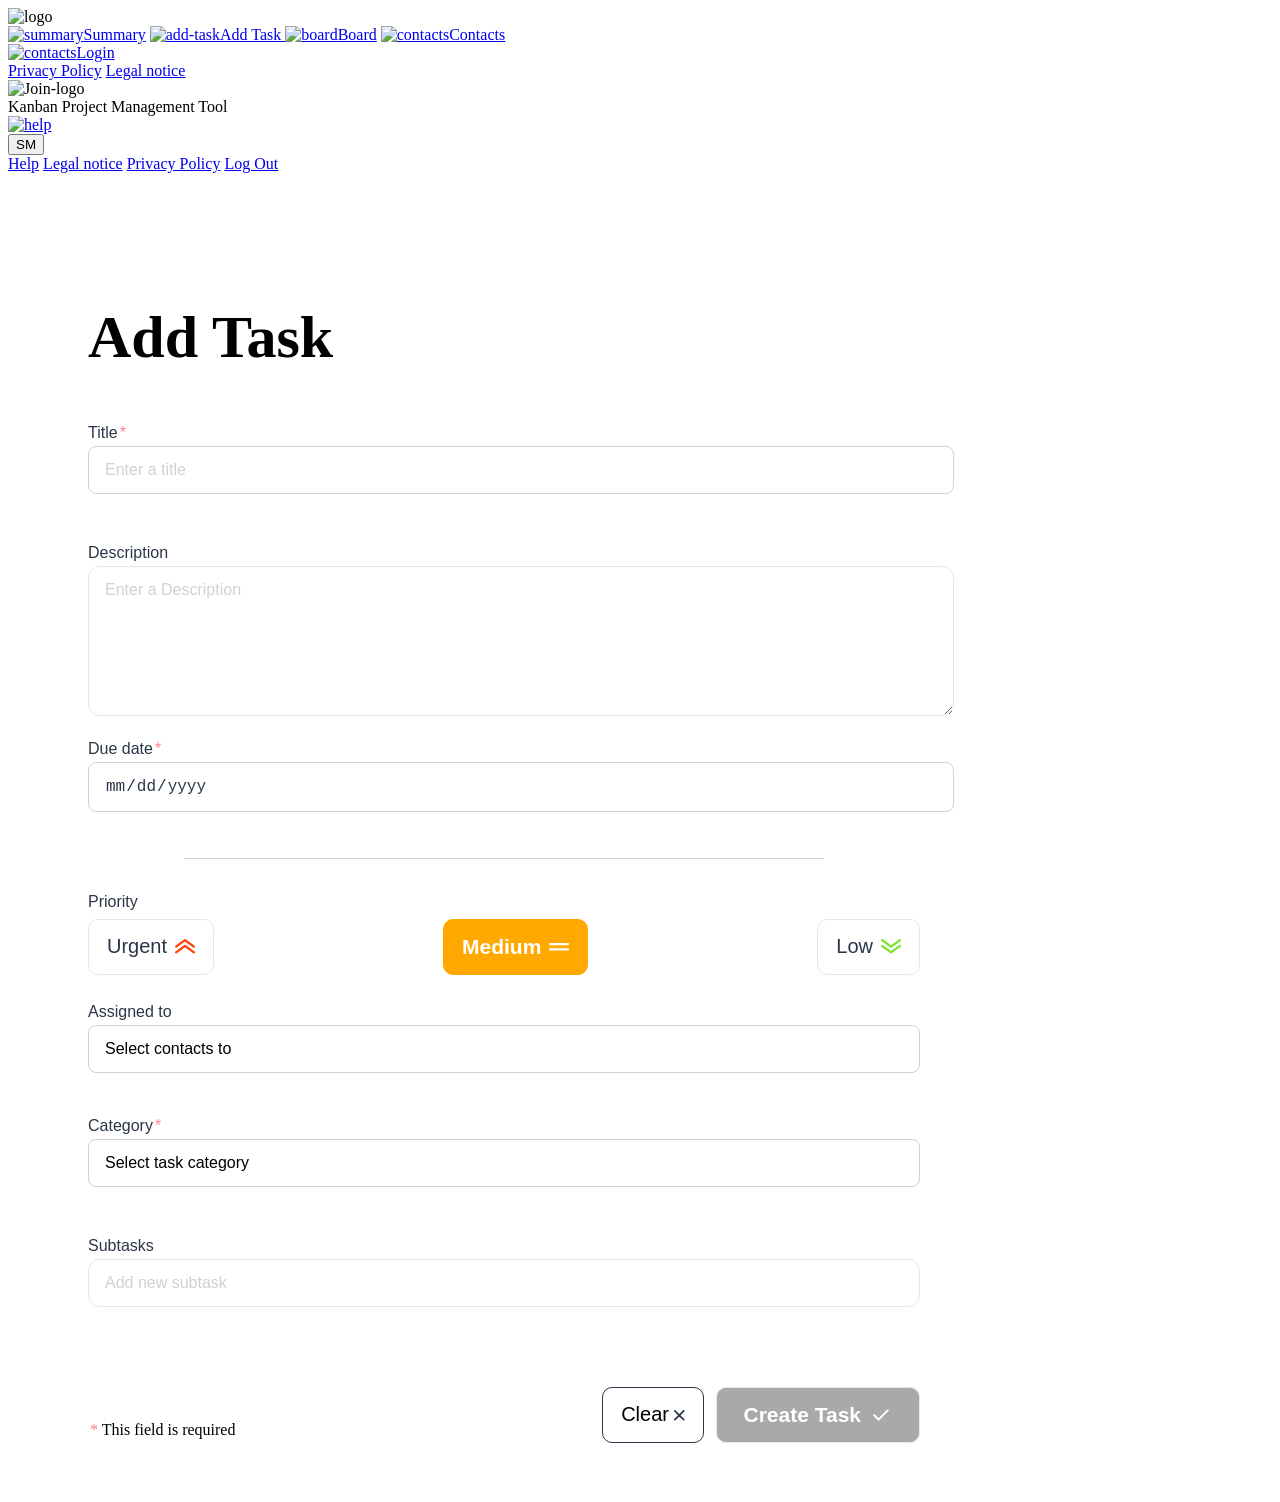
==== html/add-task.html @ a3c56d1c "add-task response rework" ====
<!DOCTYPE html>
<html lang="en">

<head>
  <meta charset="UTF-8" />
  <meta name="viewport" content="width=device-width, initial-scale=1.0" />
  <title>Join</title>

  <!-- adding Favicon-->
  <link rel="icon" type="image/x-icon" href="../assets/Favicon/favicon.ico" />
  <link rel="icon" type="image/png" sizes="32x32" href="../assets/Favicon/favicon-32x32.png" />
  <link rel="icon" type="image/png" sizes="16x16" href="../assets/Favicon/favicon-16x16.png" />
  <link rel="apple-touch-icon" sizes="180x180" href="../assets/Favicon/apple-touch-icon.png" />
  <link rel="manifest" href="../assets/Favicon/site.webmanifest" />

  <!-- adding Main CSS Style-Sheet -->
  <link rel="stylesheet" href="../css/standard.css" />
  <link rel="stylesheet" href="../css/sidebar_and_header_main.css">
  <link rel="stylesheet" href="../css/add-task.css">
  <link rel="stylesheet" href="../css/sidebar-responsiv.css">
</head>

<body onload="initAddTask()">

  <div class="body-div">
    <div class="content-wrapper">
      <aside class="sidebar">
        <div class="frame1">
          <div class="logo">
            <img src="../assets/img/join-logo.svg " alt="logo " />
          </div>
          <div class="frame2">
            <div class="sideMenu">
              <a class="" href="../html/summary.html"><img src="../assets/img/summary-icon.svg "
                  alt="summary " />Summary</a>
              <a class="active" href="../html/add-task.html "><img src="../assets/img/addTask-icon.svg "
                  alt="add-task " />Add
                Task
              </a>
              <a href="../html/board.html "><img src="../assets/img/board-icon.svg " alt="board " />Board</a>
              <a href="../html/contacts.html "><img src="../assets/img/contacts-icon.svg" alt="contacts " />Contacts</a>
            </div>
            <div class="sideMenu hide">
              <a href="../html/contacts.html "><img src="../assets/img/contacts-icon.svg " alt="contacts " />Login</a>
            </div>
          </div>
        </div>
        <div class="frame3">
          <div class="footerMenu">
            <a href="..//html/privacy-policy.html">Privacy Policy</a>
            <a href="../html/legal-notice.html ">Legal notice</a>
          </div>
        </div>
      </aside>
      <div class="main-area">
        <header class="header">
          <div class="header_content">
            <div class="join-icon">
              <img src="../assets/img/Logo_for_Favicon_construction.png" alt="Join-logo">
            </div>
            <div class="text">Kanban Project Management Tool</div>
            <div class="icons">
              <a href="../html/help.html" class="help">
                <img src="../assets/img/help.svg" alt="help" id="help" />
              </a>
              <div class="user-icon">
                <button class="menu-button" id="menu-button" onclick="toggleMenu()">SM</button>
              </div>
              <div class="dropDown-menu" id="dropDown-menu">
                <a href="../html/help.html" class="hide" id="switch_help">Help</a>
                <a href="../html/legal-notice.html">Legal notice</a>
                <a href="../html/privacy-policy.html">Privacy Policy</a>
                <a href="../html/index.html" onclick="logOut()">Log Out</a>
              </div>
            </div>
          </div>
        </header>
        <div class="center d-none">
          <div class="btn-priority btn-createTask popup-added"><Span>Task added to board</Span>
            <img src="../assets/img/task.svg" alt="Task Logo">
          </div>
        </div>
        <section class="add-task-content">
          <div class="wrapper">
            <h1 class="h1-content">Add Task</h1>
            <main class="main-content" style="margin-bottom: 50px;">
              <section class="card">
                <div>
                  <div class="field">
                    <label for="title">
                      Title<span class="required">*</span>
                    </label>
                    <input id="title" type="text" placeholder="Enter a title" class="input-Required input-text"
                      oninput="titleDuplicateCheck()">
                    <div class="invalid-feedback">This field is required.</div>
                  </div>
                </div>
                <div>
                  <div class="field">
                    <label for="description">Description</label>
                    <textarea id="description" placeholder="Enter a Description" style="height: 120px;"></textarea>
                  </div>
                </div>
                <div>
                  <div class="field">
                    <label>
                      Due date<span class="required">*</span>
                    </label>
                    <div>
                      <input class="input-icon-calender input-Required" id="duedate" type="date"
                        placeholder="dd/mm/yyyy" min="2026-02-20" required>
                      <div class="invalid-feedback">This field is required.</div>
                    </div>
                  </div>
                </div>
              </section>
              <div class="center-seperator">
                <div class="seperator"></div>
              </div>
              <section class="card">
                <div class="div-field">
                  <div class="field">
                    <label class="field-label">Priority</label>
                    <div class="button-priority">
                      <input type="radio" id="prio-urgent" name="priority" value="urgent" class="prio-input">
                      <label for="prio-urgent" class="btn-priority btn-priority-flex">
                        Urgent
                        <svg width="20" height="15" viewBox="0 0 20 15" fill="#fff" xmlns="http://www.w3.org/2000/svg">
                          <g clip-path="url(#clip0_392603_5802)">
                            <path
                              d="M18.9043 14.5096C18.6696 14.51 18.4411 14.4351 18.2522 14.2961L10.0001 8.21288L1.74809 14.2961C1.63224 14.3816 1.50066 14.4435 1.36086 14.4783C1.22106 14.513 1.07577 14.5199 0.933305 14.4986C0.790837 14.4772 0.653973 14.428 0.530528 14.3538C0.407083 14.2796 0.299474 14.1818 0.213845 14.0661C0.128216 13.9503 0.0662437 13.8188 0.0314671 13.6791C-0.00330956 13.5394 -0.0102098 13.3943 0.0111604 13.2519C0.0543195 12.9644 0.21001 12.7058 0.443982 12.533L9.34809 5.96249C9.53679 5.8229 9.76536 5.74756 10.0001 5.74756C10.2349 5.74756 10.4635 5.8229 10.6522 5.96249L19.5563 12.533C19.7422 12.6699 19.8801 12.862 19.9503 13.0819C20.0204 13.3018 20.0193 13.5382 19.9469 13.7573C19.8746 13.9765 19.7349 14.1673 19.5476 14.3024C19.3604 14.4375 19.1352 14.51 18.9043 14.5096Z"
                              fill="#FF3D00" />
                            <path
                              d="M18.9043 8.76057C18.6696 8.76097 18.4411 8.68612 18.2522 8.54702L10.0002 2.46386L1.7481 8.54702C1.51412 8.71983 1.22104 8.79269 0.93331 8.74956C0.645583 8.70643 0.386785 8.55086 0.213849 8.31706C0.0409137 8.08326 -0.0319941 7.79039 0.011165 7.50288C0.054324 7.21536 0.210015 6.95676 0.443986 6.78395L9.3481 0.213471C9.5368 0.0738799 9.76537 -0.00146484 10.0002 -0.00146484C10.2349 -0.00146484 10.4635 0.0738799 10.6522 0.213471L19.5563 6.78395C19.7422 6.92087 19.8801 7.11298 19.9503 7.33286C20.0204 7.55274 20.0193 7.78914 19.947 8.00832C19.8746 8.22751 19.7349 8.41826 19.5476 8.55335C19.3604 8.68844 19.1352 8.76096 18.9043 8.76057Z"
                              fill="#FF3D00" />
                          </g>
                        </svg>
                      </label>
                      <input type="radio" id="prio-medium" name="priority" value="medium" class="prio-input" checked>
                      <label for="prio-medium" class="btn-priority btn-priority-flex">
                        Medium
                        <svg width="20" height="8" viewBox="0 0 20 8" fill="none" xmlns="http://www.w3.org/2000/svg">
                          <g clip-path="url(#clip0_156_994)">
                            <path
                              d="M18.9041 7.45086H1.09589C0.805242 7.45086 0.526498 7.33456 0.320979 7.12755C0.11546 6.92054 0 6.63977 0 6.34701C0 6.05425 0.11546 5.77349 0.320979 5.56647C0.526498 5.35946 0.805242 5.24316 1.09589 5.24316H18.9041C19.1948 5.24316 19.4735 5.35946 19.679 5.56647C19.8845 5.77349 20 6.05425 20 6.34701C20 6.63977 19.8845 6.92054 19.679 7.12755C19.4735 7.33456 19.1948 7.45086 18.9041 7.45086Z"
                              fill="#FFA800" />
                            <path
                              d="M18.9041 2.2077H1.09589C0.805242 2.2077 0.526498 2.0914 0.320979 1.88439C0.11546 1.67738 0 1.39661 0 1.10385C0 0.81109 0.11546 0.530322 0.320979 0.32331C0.526498 0.116298 0.805242 0 1.09589 0L18.9041 0C19.1948 0 19.4735 0.116298 19.679 0.32331C19.8845 0.530322 20 0.81109 20 1.10385C20 1.39661 19.8845 1.67738 19.679 1.88439C19.4735 2.0914 19.1948 2.2077 18.9041 2.2077Z"
                              fill="#FFA800" />
                          </g>
                        </svg>
                      </label>
                      <input type="radio" id="prio-low" name="priority" value="low" class="prio-input">
                      <label for="prio-low" class="btn-priority btn-priority-flex">
                        Low
                        <svg width="20" height="15" viewBox="0 0 20 15" fill="none" xmlns="http://www.w3.org/2000/svg">
                          <path
                            d="M10 8.76077C9.7654 8.76118 9.53687 8.68634 9.34802 8.54726L0.444913 1.97752C0.329075 1.89197 0.231235 1.78445 0.15698 1.66111C0.0827245 1.53777 0.033508 1.40102 0.0121402 1.25868C-0.031014 0.971193 0.0418855 0.678356 0.214802 0.444584C0.387718 0.210811 0.646486 0.0552534 0.934181 0.0121312C1.22188 -0.0309911 1.51493 0.0418545 1.74888 0.214643L10 6.29712L18.2511 0.214643C18.367 0.129087 18.4985 0.0671675 18.6383 0.0324205C18.7781 -0.00232646 18.9234 -0.00922079 19.0658 0.0121312C19.2083 0.0334832 19.3451 0.0826633 19.4685 0.156864C19.592 0.231064 19.6996 0.328831 19.7852 0.444584C19.8708 0.560336 19.9328 0.691806 19.9676 0.831488C20.0023 0.97117 20.0092 1.11633 19.9879 1.25868C19.9665 1.40102 19.9173 1.53777 19.843 1.66111C19.7688 1.78445 19.6709 1.89197 19.5551 1.97752L10.652 8.54726C10.4631 8.68634 10.2346 8.76118 10 8.76077Z"
                            fill="#7AE229" />
                          <path
                            d="M10 14.5093C9.7654 14.5097 9.53687 14.4349 9.34802 14.2958L0.444913 7.72606C0.210967 7.55327 0.0552944 7.29469 0.0121402 7.00721C-0.031014 6.71973 0.0418855 6.42689 0.214802 6.19312C0.387718 5.95935 0.646486 5.80379 0.934181 5.76067C1.22188 5.71754 1.51493 5.79039 1.74888 5.96318L10 12.0457L18.2511 5.96318C18.4851 5.79039 18.7781 5.71754 19.0658 5.76067C19.3535 5.80379 19.6123 5.95935 19.7852 6.19312C19.9581 6.42689 20.031 6.71973 19.9879 7.00721C19.9447 7.29469 19.789 7.55327 19.5551 7.72606L10.652 14.2958C10.4631 14.4349 10.2346 14.5097 10 14.5093Z"
                            fill="#7AE229" />
                        </svg>
                      </label>
                    </div>
                  </div>
                </div>
                <div class="div-field">
                  <div class="field">
                    <p>Assigned to </p>
                    <div class="contentwrapper">
                      <button type="button" id="BTNToggleContacts" onclick="toggleContacts()"
                        class="input-styling input-icon-arrow-down custom-select-select input-Required">Select
                        contacts to</button>
                    </div>
                    <div class="d-flex">
                      <div class="input-wrapper">
                        <input type="text" id="searchContacts" oninput="contactSearch()" placeholder="Search..."
                          class="d-none">
                        <button id="closeAssigned" class="d-none input-icon-arrow-up"
                          onclick="closeAssigned()"></button>
                      </div>
                      <div id="selectContacts" class="dropdown category-main"></div>
                    </div>
                    <div class="selectContact" id="selectContact"></div>
                  </div>
                </div>
                <div class="div-field">
                  <div class="field">
                    <label for="categoryBtn">
                      Category<span class="required">*</span>
                    </label>
                    <button type="button" id="categoryBtn"
                      class="input-styling input-icon-arrow-down custom-select-select input-Required"
                      onclick="toggleCategory()" onblur="categorySelectorCheck()">
                      Select task category
                    </button>
                    <div id="selectCategory" class="dropdown">
                      <div class="category-main">
                        <input type="radio" id="TechnicalTask" name="priorityCategory" value="Technical Task"
                          onclick="categorySelector()" />
                        <label for="TechnicalTask" class="contact-row">Technical Task</label>
                        <input type="radio" id="UserStory" name="priorityCategory" value="User Story"
                          onclick="categorySelector()" />
                        <label for="UserStory" class="contact-row">User Story</label>

                      </div>
                    </div>
                    <div id="errorCategory" class="invalid-feedback">This field is required.</div>
                  </div>
                </div>
                <div class="div-field">
                  <div class="field">
                    <label for="subtasks">Subtasks</label>
                    <div class="subtask-input-container">
                      <div class="input-wrapper">
                        <input id="subtasks" type="text" onclick="createSubtasks()" placeholder="Add new subtask">
                        <div class="img-container" id="showHiddenSubtasks">
                          <img src="../assets/img/Subtasks cancel.svg" class="input-icon-cancel"
                            onclick="cancelSubtask()">
                          <div class="seperator-small"></div>
                          <img src="../assets/img/Subtasks accept.svg" class="input-icon-accept" onclick="addSubtask()">
                        </div>
                      </div>
                    </div>
                    <div id="SubtaskList" class="Subtask-List">
                    </div>
                  </div>
                </div>
              </section>
            </main>
            <section class="footer-add-task">
              <p class="required">*
                <span style="color: #000000;">This field is required</span>
              </p>
              <div class="btn-priority-flex footerBtn-priority ">
                <div class="footer-flex">
                  <button class="btn-priority btn-clear btn-footer-small" onclick="clearInputs()">Clear
                    <svg width="11" height="11" viewBox="0 0 13 13" fill="none" xmlns="http://www.w3.org/2000/svg">
                      <path
                        d="M6.243 6.243L11.486 11.486M1 11.486L6.243 6.243L1 11.486ZM11.486 1L6.242 6.243L11.486 1ZM6.242 6.243L1 1L6.242 6.243Z"
                        stroke-width="2" stroke-linecap="round" stroke-linejoin="round" />
                    </svg>
                  </button>
                  <button class="btn-createTask btn-priority-flex btn-State btn-footer-small" id="colorChange"
                    onclick="CreateTask()" disabled>Create Task
                    <svg width="24" height="24" viewBox="0 0 24 24" fill="#29ABE2" xmlns="http://www.w3.org/2000/svg">
                      <mask id="mask0_411527_6018" style="mask-type:alpha" maskUnits="userSpaceOnUse" x="0" y="0"
                        width="24" height="24">
                        <rect width="24" height="24" fill="#D9D9D9" />
                      </mask>
                      <g mask="url(#mask0_411527_6018)">
                        <path
                          d="M9.55069 15.15L18.0257 6.675C18.2257 6.475 18.4632 6.375 18.7382 6.375C19.0132 6.375 19.2507 6.475 19.4507 6.675C19.6507 6.875 19.7507 7.1125 19.7507 7.3875C19.7507 7.6625 19.6507 7.9 19.4507 8.1L10.2507 17.3C10.0507 17.5 9.81736 17.6 9.55069 17.6C9.28403 17.6 9.05069 17.5 8.85069 17.3L4.5507 13C4.3507 12.8 4.25486 12.5625 4.2632 12.2875C4.27153 12.0125 4.3757 11.775 4.5757 11.575C4.7757 11.375 5.0132 11.275 5.2882 11.275C5.5632 11.275 5.80069 11.375 6.00069 11.575L9.55069 15.15Z"
                          fill="white" />
                      </g>
                    </svg></button>
                </div>
              </div>
          </div>
        </section>
      </div>
    </div>
  </div>
  <div class="menuOverlay hidden"></div>


</body>
<!--<script src="../script/auth-script.js"></script>-->
<script src="../script/sidebar_and_header_script.js"></script>
<script src="../script/add-task.js"></script>
<script src="../script/add-taskHTML.js"></script>

</html>
---- css/add-task.css ----
:root {
  --color-text: #2a3647;
  --color-black: #000000;
  --color-white: #ffffff;

  --color-border: #e5e7eb;
  --color-border-required: #d1d1d1;
  --color-focus: #94d5f0;
  --color-focus-strong: #29abe2;
  --color-error: #e60026;

  --color-required: #ff8190;

  --color-urgent: #ff3d00;
  --color-medium: #ffa800;
  --color-low: #7ae229;

  --color-hover-row: #eeeeee;

  --radius-8: 8px;
  --radius-10: 10px;
  --radius-12: 12px;

  --shadow-hover: 0px 4px 4px 0px rgba(0, 0, 0, 0.2);

  --font-family: Inter, sans-serif;
  --font-size-base: 1rem;
}

.wrapper {
  display: flex;
  flex-direction: column;
  align-items: flex-start;
  justify-content: flex-start;
}

.add-task-content {
  display: flex;
  flex-direction: column;
  justify-content: flex-start;
  align-items: flex-start;
  padding: 80px 50px 50px 80px;
}

main {
  display: flex;
  flex: 1;
  width: 100%;
  padding: 0px;
}

.card {
  flex: 1;
  min-width: 440px;
  max-width: 520px;
}

.main-content {
  display: flex;
  flex-direction: row;
  /* gap: clamp(8px, 6vw, 120px); */
  color: var(--color-text);
  font-family: var(--font-family);
  font-weight: 400;
  font-size: 1.25rem;


}

h1 {
  font-size: 60px;
  color: rgba(0, 0, 0, 1);
  font-weight: 700;
}

.h1-content {
  display: flex;
  justify-content: start;
  margin-bottom: 48px;
}

.div-field {
  display: flex;
  flex-direction: column;
}

.field {
  display: flex;
  flex-direction: column;
  margin-bottom: 32px;
}

label,
p {
  font-size: var(--font-size-base);
  font-weight: 400;
  color: #2a3647;
  margin-bottom: 4px;
  margin-top: 4px;
}

.required {
  color: rgba(255, 129, 144, 1);
  margin-left: 2px;
}

.custom-select-select {
  appearance: none;
}

input,
select,
textarea {
  width: 100%;
  border-radius: var(--radius-12);
  border: 1px solid var(--color-border);
  background: var(--color-white);
  padding: 14px 16px;
  font-size: var(--font-size-base);
  outline: none;
}

input[type="radio"] {
  appearance: none;
  -webkit-appearance: none;
  -moz-appearance: none;
  display: none;
  width: 0px;
  height: 0px;
  padding: 0;
  border-radius: 0%;
  border: 0px;
}

.input-styling {
  width: 100%;
  border-radius: var(--radius-12);
  border: 1px solid var(--color-border);
  background: var(--color-white);
  padding: 14px 16px;
  font-size: var(--font-size-base);
  outline: none;
  cursor: pointer;
  flex-grow: 1;
}

.contact-row {
  padding: 10px 16px;
  font-family: var(--font-family);
  font-weight: 400;
  font-size: 20px;
  color: var(--color-black);
  cursor: pointer;
}

.selectContact {
  display: flex;
  padding: 10px 16px;
}

.gab {
  width: 48px;
  padding-right: 8px;
}

.contact-row:hover {
  background-color: var(--color-hover-row);
  border-radius: var(--radius-12);
}

.contact-left {
  display: flex;
  align-items: center;
}

.contact-name {
  font-size: 20px;
  color: var(--color-black);
  font-weight: 400;
  padding-left: 12px;
}

.initials-circle {
  width: 42px;
  height: 42px;
  display: flex;
  align-items: center;
  justify-content: center;
  background-color: rgba(255, 122, 0, 1);
  border: 2px solid rgba(255, 255, 255, 1);
  border-radius: 50%;
  color: rgba(255, 255, 255, 1);
  font-size: 16px;
  font-weight: 400;
}

.counter {
  color: var(--color-text);
  font-weight: 600;
  border-color: var(--color-text);
  background-color: #fff;
}

.dropdown {
  display: block;
  max-height: 0;
  overflow: hidden;
  opacity: 0;
  transform: translateY(-8px);
  transition:
    max-height 0.3s ease,
    opacity 0.3s ease,
    transform 0.1s ease;
}

.dropdown.hidden {
  display: none;
}

.d-none {
  display: none;
}

.d-flex {
  display: flex;
  flex-direction: column;
}

.dropdown.open {
  max-height: 260px;
  opacity: 1;
  transform: translateY(0);
  overflow-y: auto;
  background-color: #ffff;
  transform: translate(0px, -5px);
  border-radius: var(--radius-12);
  margin-top: 10px;
}

.category-main {
  display: flex;
  flex-direction: column;
  gap: 4px;
  cursor: pointer;
}

.checkbox-input {
  position: absolute;
  opacity: 0;
  width: 0;
  height: 0;
}

.checkbox {
  margin-bottom: 0;
  display: flex;
  align-items: center;
  justify-content: space-between;
  cursor: pointer;
}

.checkbox-box {
  display: inline-block;
  width: 44px;
  height: 24px;
  background-image: url("../assets/img/checkbox.svg");
  background-repeat: no-repeat;
  background-position: center;
  background-size: 24px 24px;
  cursor: pointer;
}

.checkbox-input:checked+.checkbox-box {
  background-image: url("../assets/img/checkboxChecked.svg");
  background-size: 24px 24px;
}

textarea {
  min-height: 120px;
  resize: vertical;
  font-family: var(--font-family);
}

input::placeholder,
textarea::placeholder {
  color: #d1d1d1;
  font-family: var(--font-family);
}

input:focus,
textarea:focus {
  border-color: var(--color-focus);
}

.input-icon-arrow-down {
  background-image: url("../assets/img/arrow_drop_down-icon.svg");
  background-repeat: no-repeat;
  background-position: bottom 50% right 20px;
  background-size: 10px 10px;
  display: flex;
}

.input-icon-arrow-up {
  background-image: url("../assets/img/arrowUup.svg");
  background-repeat: no-repeat;
  background-position: center;
  background-size: 10px 10px;
  display: none;
  padding: 10px 10px;
  position: absolute;
  right: 17px;
  border: none;
  cursor: pointer;
  background-color: var(--color-white);
}

.input-icon-calender {
  background-image: url("../assets/img/calendar-icon.svg");
  background-repeat: no-repeat;
  background-position: bottom 50% right 20px;
  background-size: 18px 20px;
  color: var(--color-text);
  cursor: pointer;
}

.input-icon-calender::-webkit-calendar-picker-indicator {
  opacity: 0;
  appearance: none;
}

.img-container {
  position: absolute;
  display: none;
  align-items: center;
  gap: 8px;
  right: 8px;
}

.input-wrapper {
  position: relative;
  display: flex;
  align-items: center;
  width: 100%;
}

.display-flex {
  display: flex;
  width: 80%;
  padding-left: 20px;
}

.Subtask-List {
  display: flex;
  flex-direction: column;
  justify-content: space-around;
  max-height: 180px;
  opacity: 1;
  transform: translateY(0);
  overflow-y: auto;
  transform: translate(0px, -5px);
  border-radius: var(--radius-12);
  margin-top: 10px;
}

.sub-container {
  display: flex;
  justify-content: flex-start;
  flex-direction: row;
  align-items: center;
  gap: 16px;
  right: 8px;
  padding-bottom: 8px;
  margin-top: 6px;
}

.input-icon-cancel,
.input-icon-accept {
  width: 24px;
  height: 24px;
  cursor: pointer;
  display: flex;
}

.seperator-small {
  background-color: rgba(209, 209, 209, 1);
  width: 1px;
  height: 24px;
  display: flex;
}

.center-seperator {
  display: flex;
  justify-content: center;
  align-items: baseline;
  margin: 0 max(0px, 4vw - 20px);
}

.seperator {
  background-color: rgba(209, 209, 209, 1);
  width: 1px;
  height: 425px;
}

.button-priority {
  display: flex;
  flex-grow: 1;
  justify-content: space-between;
  gap: 8px;
}

.btn-priority {
  border-radius: var(--radius-10);
  border: 1px solid var(--color-border);
  align-items: center;
  background: var(--color-white);
  padding: 15px 18px;
  font-size: 20px;
  font-weight: 400;
  cursor: pointer;
}

#prio-urgent+label svg path {
  fill: var(--color-urgent);
}

#prio-urgent:checked+label {
  background-color: var(--color-urgent);
  border-color: var(--color-urgent);
  color: var(--color-white);
  font-weight: 700;
  font-size: 21px;
}

#prio-urgent:checked+label svg path {
  fill: var(--color-white);
}

#prio-medium+label svg path {
  fill: var(--color-medium);
}

#prio-medium:checked+label {
  background-color: var(--color-medium);
  border-color: var(--color-medium);
  color: var(--color-white);
  font-weight: 700;
  font-size: 21px;
}

#prio-medium:checked+label svg path {
  fill: var(--color-white);
}

#prio-low+label svg path {
  fill: var(--color-low);
}

#prio-low:checked+label {
  background-color: var(--color-low);
  border-color: var(--color-low);
  color: var(--color-white);
  font-weight: 700;
  font-size: 21px;
}

#prio-low:checked+label svg path {
  fill: var(--color-white);
}

.input-Required {
  border: 1px solid var(--color-border-required);
  border-radius: var(--radius-8);
  outline: none;
  cursor: pointer;
}

.input-text {
  cursor: text;
}

.input-focus {
  border-color: var(--color-focus-strong) !important;
}

.input-error {
  border-color: var(--color-error) !important;
}

.btn-priority:hover {
  box-shadow: var(--shadow-hover);
  cursor: pointer;
}

.btn-priority-flex {
  display: flex;
  align-items: center;
  gap: 8px;
}

.hover-show {
  display: none;
  gap: 8px;
}

.sub-container:hover .hover-show {
  display: flex;
}

.btn-clear {
  border-color: var(--color-text);
  stroke: var(--color-text);
}

.btn-clear:hover {
  border-color: var(--color-focus-strong);
  color: var(--color-focus-strong);
  stroke: var(--color-focus-strong);
}

.btn-createTask {
  border-radius: var(--radius-10);
  border: 1px solid var(--color-border);
  align-items: center;
  background: var(--color-white);
  padding: 15px 26px;
  font-size: 20px;
  font-weight: 400;
  cursor: pointer;
  background-color: var(--color-text);
  color: var(--color-white);
  font-weight: 700;
  font-size: 1.313rem;
}

.btn-State {
  background-color: #53555780;
  cursor: not-allowed;
}

.btn-createTask:hover {
  color: var(--color-white);
  background-color: var(--color-focus-strong);
  font-weight: 700;
  font-size: 1.313rem;
}

.btn-createTask.btn-State:hover {
  background-color: #53555780;
  color: var(--color-white);
  cursor: not-allowed;
}

.footer-add-task {
  display: flex;
  justify-content: space-between;
  align-items: end;
  width: 100%;
}

.footer-flex {
  display: flex;
  gap: 12px;
}

.contactSearch {
  width: 100%;
  border-radius: var(--radius-12);
  border: 1px solid var(--color-border);
  background: var(--color-white);
  padding: 14px 16px;
  font-size: var(--font-size-base);
  outline: none;
}

.popup-added {
  display: none;
  justify-content: space-between;
  width: 320px;
  max-width: 440px;
  opacity: 0;
  transform: translateY(80px);
  pointer-events: none;
}

.popup-added.show {
  display: flex;
  animation: popup-in 2000ms ease forwards;
}

.popup-added.hide {
  display: flex;
  animation: pop-out 300ms ease forwards;
}

.invalid-feedback {
  visibility: hidden;
  margin-top: 8px;
  width: 100%;
  font-size: 80%;
  color: #ff4136;
}

@keyframes popup-in {
  from {
    opacity: 0;
    transform: translateY(360px);
  }

  to {
    opacity: 1;
    transform: translateY(0);
  }
}

@keyframes popup-out {
  from {
    opacity: 1;
    transform: translateY(0);
  }

  to {
    opacity: 0;
    transform: translateY(-40px);
  }
}

.center {
  display: flex;
  justify-content: center;
  align-items: center;
  position: fixed;
  top: 50%;
  left: 230px;
  right: 0;
  z-index: 10;
  pointer-events: none;
}

@media (max-width: 1420px) {}


@media (max-width: 1340px) {
  .main-content {
    flex-direction: column;
    justify-content: center;
    
    margin-bottom: 150px;
  }

  .seperator {
    width: 640px;
    height: 1px;
  }

  .center-seperator {
    margin-bottom: 30px;
  }

  .card {
    min-width: 65vw
  }

  .field {
    margin-bottom: 20px;
  }

  .footer-add-task {
    margin-top: 0px;
  }
}

@media (max-width: 1000px) {
  .center {
    left: 0px;
  }

  .seperator {
    width: 480px;
  }
}

@media (max-width:992px) {
  .add-task-content {
    display: flex;
    justify-content: center;
    align-items: center;
    padding: 80px 50px 50px 80px;
  }
}

@media (max-width: 700px) {
  .add-task-content {
    padding: 20px;
  }

  .required {
    display: none;
  }

  .footer-flex {
    flex-direction: row;
    justify-content: flex-end;
    align-items: flex-end;
    gap: 6px;
  }

  .footer-add-task {
    display: flex;
    justify-content: flex-end;
  }
}

@media (max-width: 620px) {
  .required {
    display: none;
  }
}

@media (max-width: 550px) {
  .h1-content {
    margin-top: 20px;
  }

  .card {
    min-width: 340px;
    max-width: 400px;
  }

  .add-task-content {
    padding: 0px;
  }

  .seperator {
    width: 380px;
  }
}

@media (max-width: 495px) {
  .card {
    min-width: 220px;
    max-width: 390px;
  }

  .btn-priority-flex {
    justify-content: center;
  }

  .button-priority {
    display: flex;
    flex-direction: column;
  }

  .h1-content {
    margin-bottom: 24px;
  }

  .seperator {
    width: 360px;
  }

  .footer-add-task {
    margin-bottom: 18px;
    display: flex;
    justify-content: center;
  }

}

@media (max-width: 430px) {
  .btn-footer-small {
    padding: 11px 18px;
  }

  .seperator {
    width: 260px;
  }
}
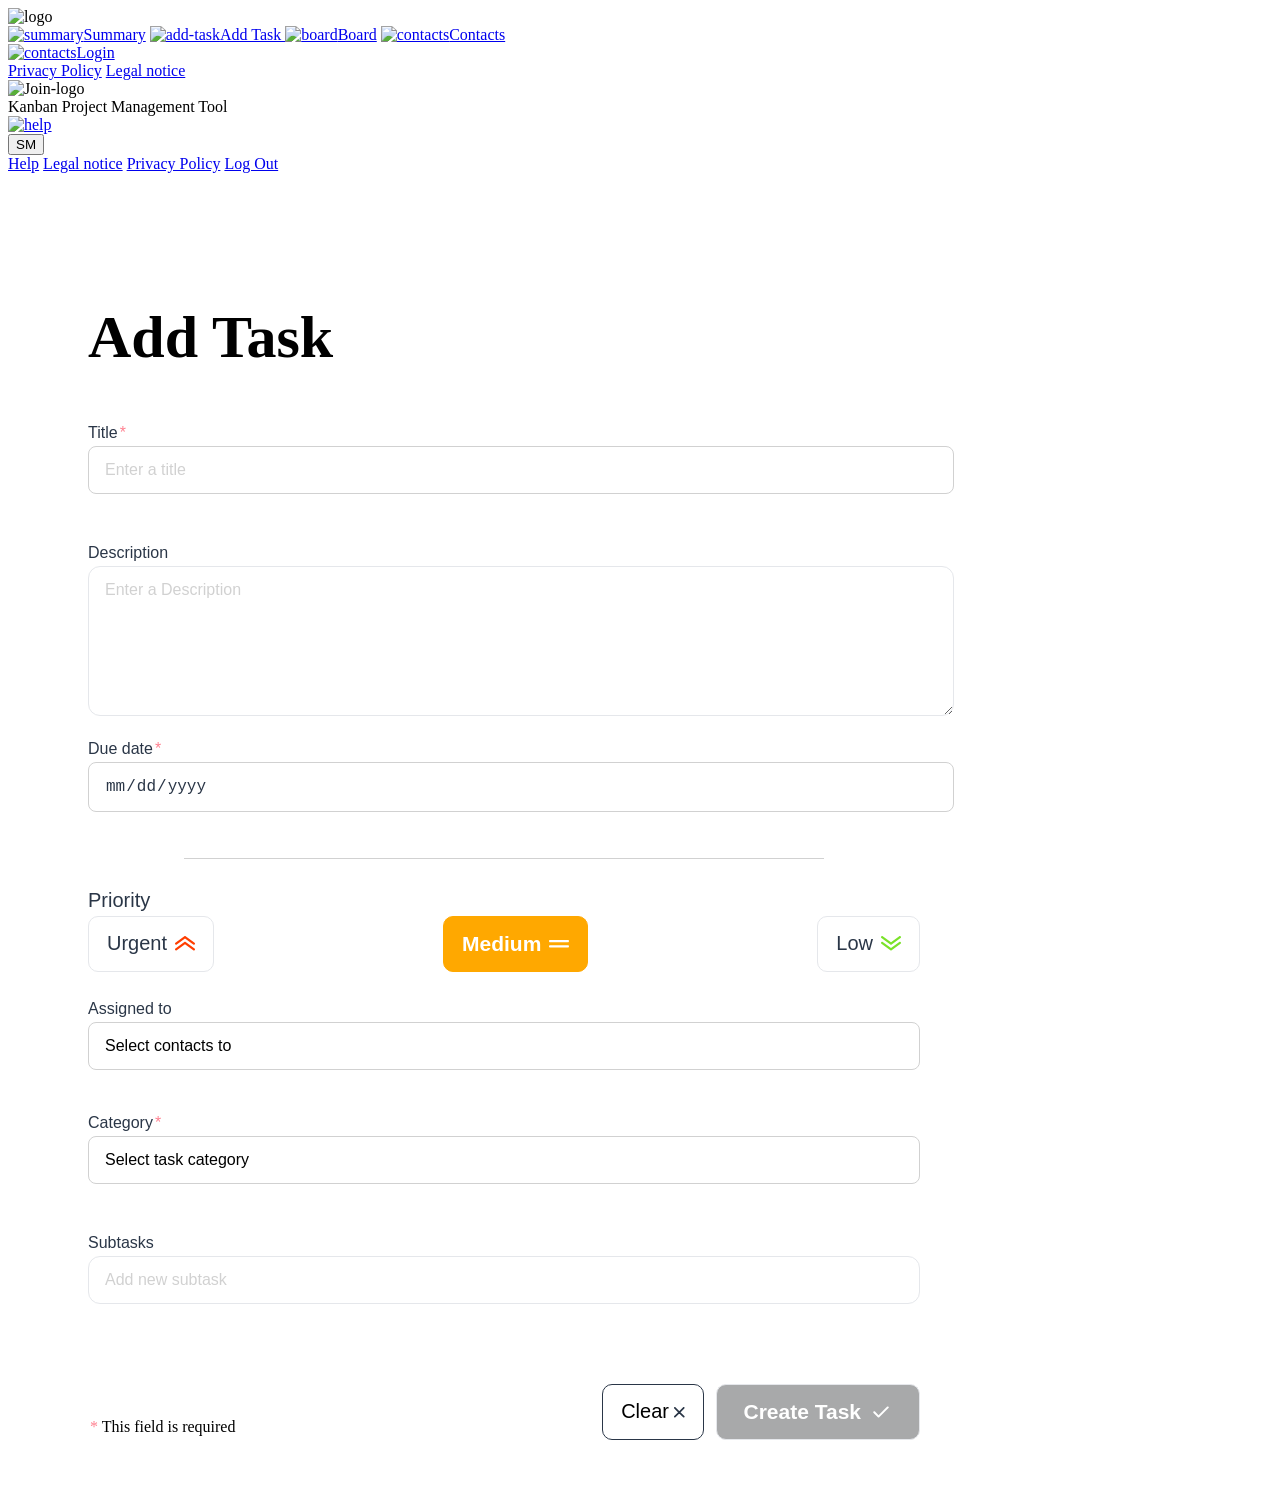
==== commit 1b2417ec: "id fix search" ====
--- a/html/add-task.html
+++ b/html/add-task.html
@@ -103,8 +103,7 @@
                 </div>
                 <div>
                   <div class="field">
-                    <label>
-                      Due date<span class="required">*</span>
+                    <label for="duedate">Due date<span class="required">*</span>
                     </label>
                     <div>
                       <input class="input-icon-calender input-Required" id="duedate" type="date"
@@ -120,7 +119,7 @@
               <section class="card">
                 <div class="div-field">
                   <div class="field">
-                    <label class="field-label">Priority</label>
+                    <span class="field-label">Priority</span>
                     <div class="button-priority">
                       <input type="radio" id="prio-urgent" name="priority" value="urgent" class="prio-input">
                       <label for="prio-urgent" class="btn-priority btn-priority-flex">
--- a/css/add-task.css
+++ b/css/add-task.css
@@ -637,7 +637,9 @@
 }
 
 @media (max-width: 1420px) {}
-
+  .overlay-container .add-task-content {
+    padding: 35px;
+  }
 
 @media (max-width: 1340px) {
   .main-content {
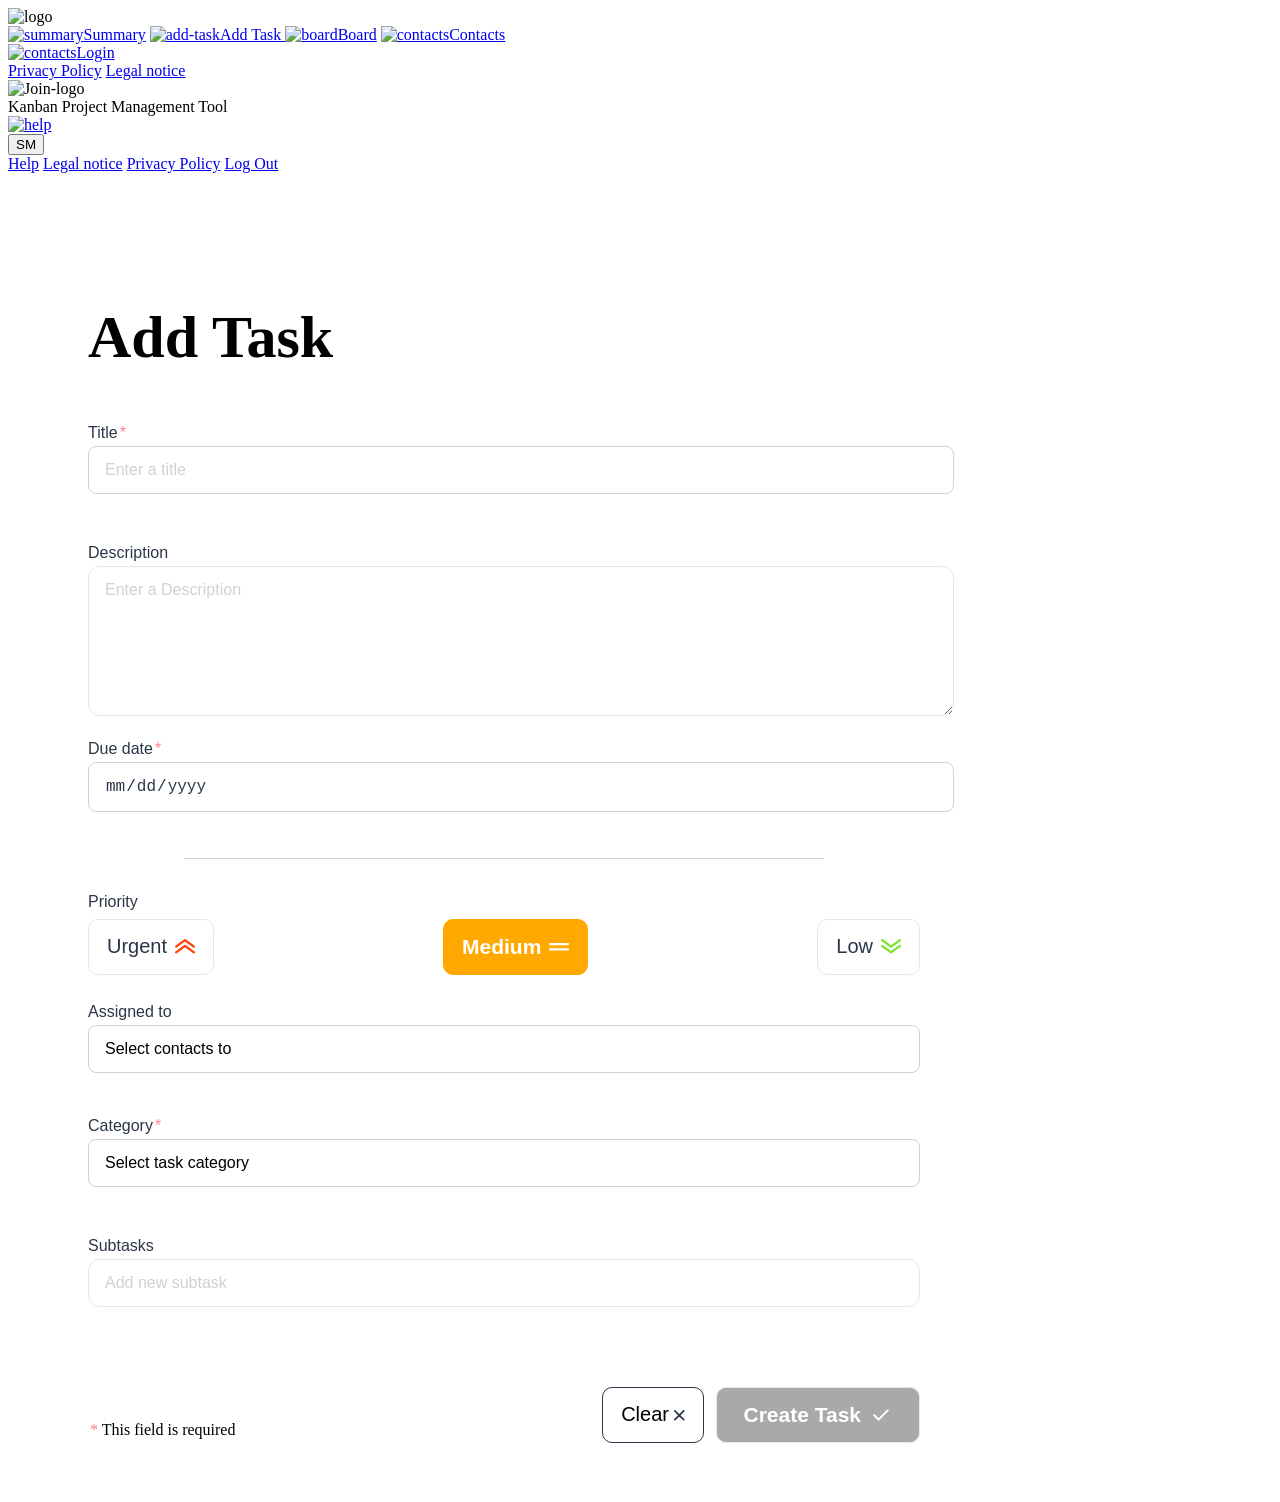
==== commit a030c9bd: "last stand" ====
--- a/html/add-task.html
+++ b/html/add-task.html
@@ -119,7 +119,7 @@
               <section class="card">
                 <div class="div-field">
                   <div class="field">
-                    <span class="field-label">Priority</span>
+                    <label class="field-label">Priority</label>
                     <div class="button-priority">
                       <input type="radio" id="prio-urgent" name="priority" value="urgent" class="prio-input">
                       <label for="prio-urgent" class="btn-priority btn-priority-flex">
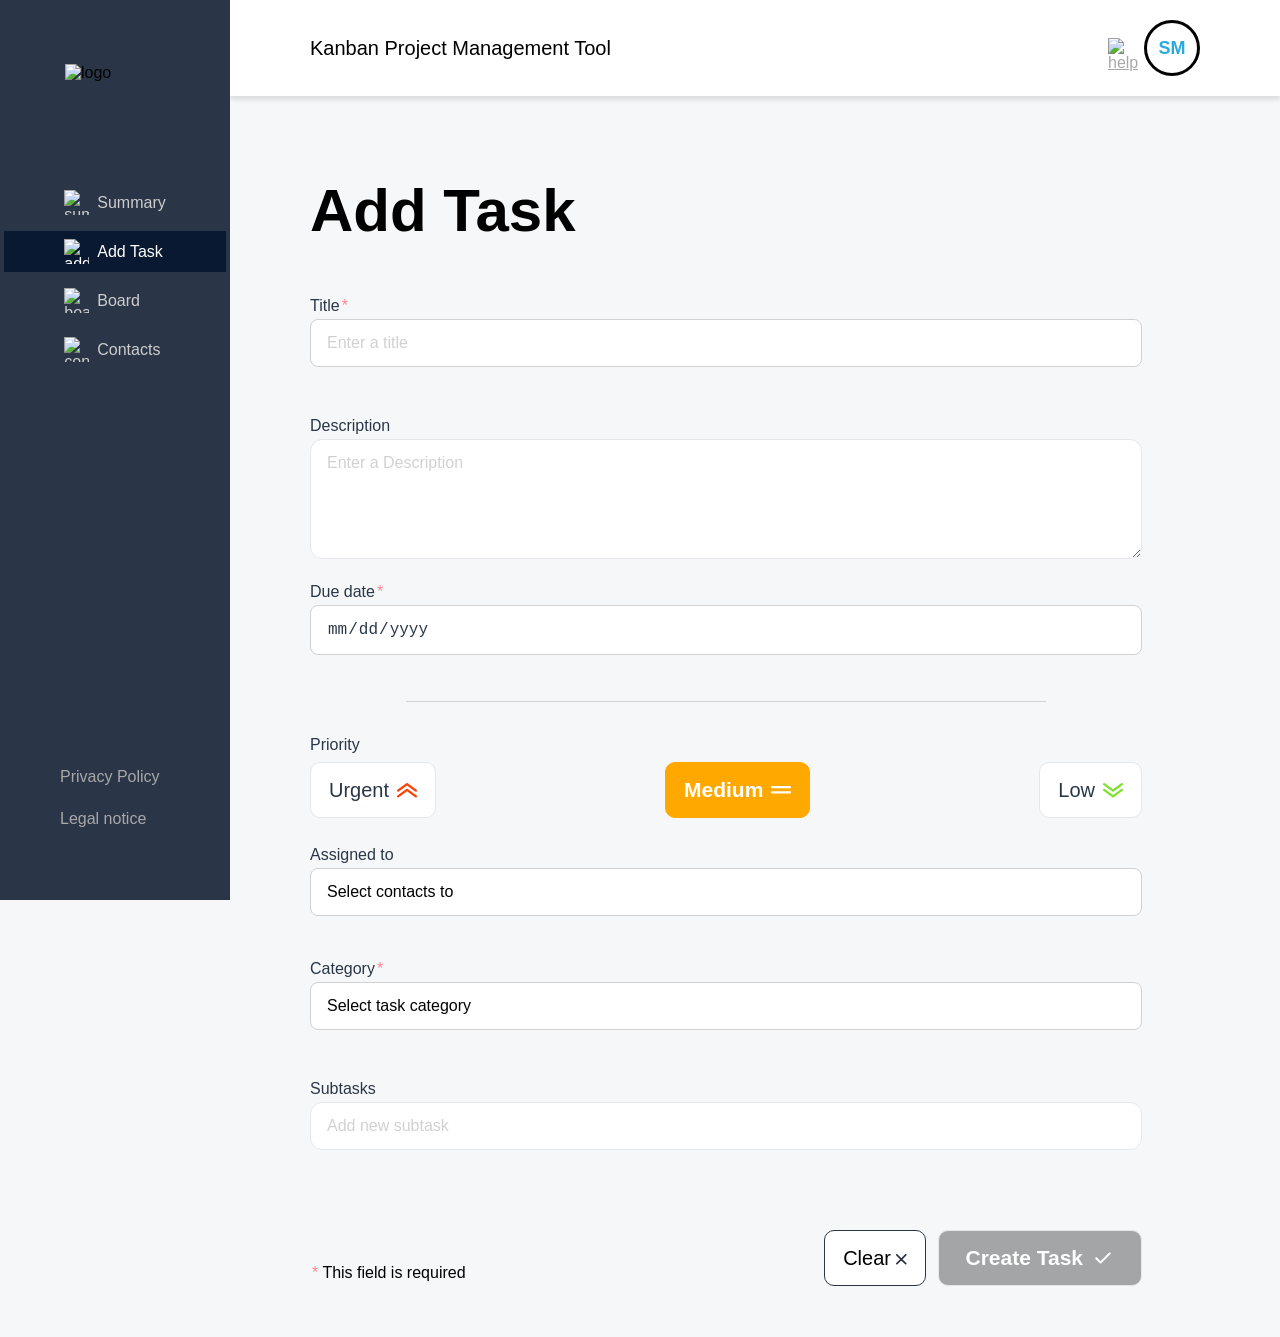
==== commit 9b8d84df: "css and html padding" ====
--- a/html/add-task.html
+++ b/html/add-task.html
@@ -6,14 +6,12 @@
   <meta name="viewport" content="width=device-width, initial-scale=1.0" />
   <title>Join</title>
 
-  <!-- adding Favicon-->
   <link rel="icon" type="image/x-icon" href="../assets/Favicon/favicon.ico" />
   <link rel="icon" type="image/png" sizes="32x32" href="../assets/Favicon/favicon-32x32.png" />
   <link rel="icon" type="image/png" sizes="16x16" href="../assets/Favicon/favicon-16x16.png" />
   <link rel="apple-touch-icon" sizes="180x180" href="../assets/Favicon/apple-touch-icon.png" />
   <link rel="manifest" href="../assets/Favicon/site.webmanifest" />
 
-  <!-- adding Main CSS Style-Sheet -->
   <link rel="stylesheet" href="../css/standard.css" />
   <link rel="stylesheet" href="../css/sidebar_and_header_main.css">
   <link rel="stylesheet" href="../css/add-task.css">
@@ -21,7 +19,6 @@
 </head>
 
 <body onload="initAddTask()">
-
   <div class="body-div">
     <div class="content-wrapper">
       <aside class="sidebar">
@@ -202,7 +199,6 @@
                         <input type="radio" id="UserStory" name="priorityCategory" value="User Story"
                           onclick="categorySelector()" />
                         <label for="UserStory" class="contact-row">User Story</label>
-
                       </div>
                     </div>
                     <div id="errorCategory" class="invalid-feedback">This field is required.</div>
@@ -213,7 +209,7 @@
                     <label for="subtasks">Subtasks</label>
                     <div class="subtask-input-container">
                       <div class="input-wrapper">
-                        <input id="subtasks" type="text" onclick="createSubtasks()" placeholder="Add new subtask">
+                        <input id="subtasks" type="text" onclick="focusSubtaskInput()" placeholder="Add new subtask">
                         <div class="img-container" id="showHiddenSubtasks">
                           <img src="../assets/img/Subtasks cancel.svg" class="input-icon-cancel"
                             onclick="cancelSubtask()">
@@ -242,7 +238,7 @@
                     </svg>
                   </button>
                   <button class="btn-createTask btn-priority-flex btn-State btn-footer-small" id="colorChange"
-                    onclick="CreateTask()" disabled>Create Task
+                    onclick="createTask()" disabled>Create Task
                     <svg width="24" height="24" viewBox="0 0 24 24" fill="#29ABE2" xmlns="http://www.w3.org/2000/svg">
                       <mask id="mask0_411527_6018" style="mask-type:alpha" maskUnits="userSpaceOnUse" x="0" y="0"
                         width="24" height="24">
@@ -262,12 +258,14 @@
     </div>
   </div>
   <div class="menuOverlay hidden"></div>
-
-
 </body>
-<!--<script src="../script/auth-script.js"></script>-->
+
 <script src="../script/sidebar_and_header_script.js"></script>
-<script src="../script/add-task.js"></script>
-<script src="../script/add-taskHTML.js"></script>
+<script src="../script/add-task-api.js" defer></script>
+<script src="../script/add-task-render-html.js"></script>
+<script src="../script/add-task-ui-helpers.js" defer></script>
+<script src="../script/add-task-validation.js" defer></script>
+<script src="../script/add-task-event-handler.js" defer></script>
+<script src="../script/add-task-main.js" defer></script>
 
 </html>
--- a/css/standard.css
+++ b/css/standard.css
@@ -0,0 +1,36 @@
+*,
+*::before,
+*::after {
+  padding: 0;
+  margin: 0;
+  box-sizing: border-box;
+}
+
+@font-face {
+  font-family: "Inter";
+  font-weight: 400;
+  font-style: normal;
+  font-display: swap;
+  src: url(../assets/fonts/Inter/static/Inter_18pt-Regular.ttf) format("truetype");
+}
+
+@font-face {
+  font-family: "Inter";
+  font-weight: 500;
+  font-style: normal;
+  font-display: swap;
+  src: url(../assets/fonts/Inter/static/Inter_18pt-Medium.ttf) format("truetype");
+}
+
+@font-face {
+  font-family: "Inter";
+  font-weight: 700;
+  font-style: normal;
+  font-display: swap;
+  src: url(../assets/fonts/Inter/static/Inter_18pt-Bold.ttf) format("truetype");
+}
+
+body {
+  font-family: "Inter", sans-serif;
+  background-color: #f6f7f8;
+}
--- a/css/sidebar_and_header_main.css
+++ b/css/sidebar_and_header_main.css
@@ -0,0 +1,319 @@
+body {
+  display: flex;
+  flex-direction: column;
+  min-height: 100vh;
+  align-items: center;
+}
+
+.disabled-link {
+  pointer-events: none;
+  opacity: 0.5;
+  cursor: default;
+  text-decoration: none;
+  color: gray;
+}
+
+.body-div {
+  display: flex;
+  flex-direction: column;
+  width: 100%;
+  justify-content: center;
+  min-height: 100vh;
+  background-color: #f6f7f8;
+}
+
+.main-area {
+  display: flex;
+  flex-direction: column;
+  flex: 1;
+}
+
+main {
+  display: flex;
+  flex-direction: column;
+  width: 100%;
+  padding: 80px 50px 50px 80px;
+}
+
+.content-wrapper {
+  display: flex;
+  flex-direction: row;
+}
+
+.header {
+  width: 100%;
+
+  height: 96px;
+  background-color: #fff;
+  box-shadow: 0 4px 4px rgba(0, 0, 0, 0.1);
+  display: flex;
+  justify-content: space-between;
+  align-items: center;
+  padding: 20px 80px;
+  z-index: 1;
+  position: sticky;
+  top: 0;
+}
+
+.header .text {
+  font-size: 20px;
+  font-weight: 400;
+  color: #000;
+}
+
+.header .icons {
+  display: flex;
+  flex-direction: row;
+  justify-content: space-between;
+  align-items: center;
+  gap: 16px;
+}
+
+.header .icons .help {
+  width: 20px;
+  height: 20px;
+  color: #a8a8a8;
+  cursor: pointer;
+}
+
+.header .icons .help:hover img {
+  width: 24px;
+  height: 24px;
+}
+
+.header .icons .help img {
+  width: 100%;
+  height: 100%;
+  object-fit: cover;
+}
+
+.header .icons .user-icon {
+  width: 56px;
+  height: 56px;
+  cursor: pointer;
+  background-size: cover;
+  background-position: center;
+  transition: all 200ms linear;
+}
+
+.header_content {
+  display: flex;
+  justify-content: space-between;
+  align-items: center;
+  width: 100%;
+  max-width: 1920px;
+  position: relative;
+}
+
+.user-icon {
+  display: flex;
+  justify-content: center;
+  align-items: center;
+  width: 56px;
+  height: 56px;
+  cursor: pointer;
+  background-size: cover;
+  background-position: center;
+  transition: all 200ms linear;
+  border: 3px solid;
+  border-radius: 60%;
+}
+
+.menu-button {
+  width: 100%;
+  height: 100%;
+  border-radius: 60%;
+  font-size: large;
+  font-weight: bold;
+  text-align: center;
+  color: #29abe2;
+  border: none;
+  background-color: transparent;
+}
+
+.menu-button:hover {
+  background-color: rgba(220, 220, 220, 0.69);
+  cursor: pointer;
+}
+
+.join-icon img {
+  width: 50px;
+  height: 55px;
+}
+
+.join-icon {
+  display: none;
+}
+
+.dropDown-menu {
+  position: fixed;
+  top: 0;
+  transform: translateY(-100%);
+  background-color: #2a3647;
+  width: 160px;
+  border-radius: 20px 0 20px 20px;
+  display: flex;
+  flex-direction: column;
+  justify-content: center;
+  align-items: flex-start;
+  padding: 8px;
+  z-index: 1001;
+}
+
+.dropDown-menu a {
+  font-weight: 400;
+  font-size: 16px;
+  color: #cdcdcd;
+  text-decoration: none;
+  padding: 8px 16px;
+  height: 46px;
+  display: flex;
+  align-items: center;
+  justify-content: center;
+  z-index: 1001;
+}
+
+.menuOverlay {
+  width: 100%;
+  height: 100%;
+  position: fixed;
+  top: 50%;
+  left: 50%;
+  transform: translate(-50%, -50%);
+  background-color: #a3a1a11c;
+}
+
+.menuOverlay.hidden {
+  display: none;
+}
+
+.dropDown-menu a:hover {
+  background-color: #2a3d59;
+  border-radius: 12px;
+}
+
+.hide {
+  display: none !important;
+}
+
+.sidebar {
+  width: 230px;
+  height: 100vh;
+  position: sticky;
+  top: 0;
+  background-color: #2a3647;
+  display: flex;
+  flex-direction: column;
+  justify-content: space-between;
+  padding: 64px 0;
+  flex-shrink: 0;
+  z-index: 2;
+}
+
+.frame1 {
+  padding: 0px;
+  display: flex;
+  flex-direction: column;
+  align-items: center;
+}
+
+.frame1 .logo {
+  width: 100px;
+  height: auto;
+}
+
+.frame1 .logo img {
+  width: 100%;
+  height: 100%;
+}
+
+.logo {
+  margin-bottom: 50px;
+}
+
+.frame2 {
+  margin-bottom: 0px;
+  margin-top: 50px;
+}
+
+.frame2 .sideMenu {
+  width: 100%;
+  display: flex;
+  flex-direction: column;
+  justify-content: center;
+  align-items: center;
+  gap: 8px;
+}
+
+.frame2 a {
+  width: 100%;
+  display: flex;
+  flex-direction: row;
+  align-items: center;
+  justify-content: flex-start;
+  text-decoration: none;
+  padding: 8px 60px;
+  gap: 8px;
+  font-size: 16px;
+  font-weight: 400;
+  color: #cdcdcd;
+  transition: all 200ms linear;
+  box-sizing: border-box;
+}
+
+.frame2 a:hover {
+  background-color: #2a3d59;
+}
+
+.frame2 a.active {
+  background-color: #091931;
+  color: #ffffff;
+  font-weight: 400;
+}
+
+.frame2 a img {
+  width: 25px;
+  height: 25px;
+}
+
+.frame3 {
+  display: flex;
+}
+
+.frame3 .footerMenu {
+  display: flex;
+  flex-direction: column;
+  justify-content: flex-end;
+  align-items: center;
+  gap: 8px;
+}
+
+.frame3 .footerMenu a {
+  width: 100%;
+  font-size: 16px;
+  font-weight: 400;
+  text-decoration: none;
+  color: #a8a8a8;
+  padding: 8px 60px;
+  transition: color 200ms linear;
+}
+
+.frame3 .footerMenu a:hover {
+  color: #29abe2;
+  font-weight: 700;
+}
+
+.frame3 .footerMenu a.current {
+  background-color: #091931;
+}
+
+@media (max-width: 767px) {
+  .header {
+    padding: 20px;
+  }
+
+  .header .icons {
+    position: absolute;
+    right: 0;
+  }
+}
--- a/css/add-task.css
+++ b/css/add-task.css
@@ -57,14 +57,11 @@
 
 .main-content {
   display: flex;
-  flex-direction: row;
-  /* gap: clamp(8px, 6vw, 120px); */
+  flex-direction: row; 
   color: var(--color-text);
   font-family: var(--font-family);
   font-weight: 400;
   font-size: 1.25rem;
-
-
 }
 
 h1 {
@@ -261,7 +258,6 @@
 
 .checkbox-box {
   display: inline-block;
-  width: 44px;
   height: 24px;
   background-image: url("../assets/img/checkbox.svg");
   background-repeat: no-repeat;
@@ -644,8 +640,7 @@
 @media (max-width: 1340px) {
   .main-content {
     flex-direction: column;
-    justify-content: center;
-    
+    justify-content: center;    
     margin-bottom: 150px;
   }
 
--- a/css/sidebar-responsiv.css
+++ b/css/sidebar-responsiv.css
@@ -0,0 +1,84 @@
+@media (max-width: 992px) {
+  .content-wrapper {
+    flex-direction: column;
+    flex: 1;
+  }
+
+  .sidebar {
+    position: sticky;
+    bottom: 0;
+    order: 3;
+    width: 100%;
+    height: 80px;
+    display: flex;
+    flex-direction: row;
+    justify-content: space-around;
+    align-items: center;
+    z-index: 10;
+    padding: 0px 0;
+  }
+
+  .sidebar .logo,
+  .sidebar .frame3 {
+    display: none;
+  }
+
+  .sidebar .frame2 {
+    margin: 0;
+    width: 100%;
+    height: 80px;
+  }
+
+  .sidebar .frame2 .sideMenu {
+    flex-direction: row;
+    gap: 0;
+    justify-content: space-around;
+    height: 100%;
+  }
+
+  .sidebar .frame2 a {
+    justify-content: center;
+    padding: 1px;
+    flex-direction: column;
+    width: 120px;
+    height: 100%;
+    border-radius: 20px;
+  }
+
+  .frame2 a img {
+    width: 30px;
+    height: 30px;
+  }
+
+  .frame1 {
+    width: 100%;
+  }
+
+  .main-area {
+    margin-bottom: 0px;
+  }
+
+  .text {
+    display: none;
+  }
+
+  .help {
+    display: none;
+  }
+
+  .join-icon {
+    display: flex;
+  }
+}
+
+@media (max-width: 450px) {
+  .sidebar .frame2 .sideMenu a {
+    width: 90px;
+    font-size: 12px;
+  }
+
+  .frame2 a img {
+    width: 25px;
+    height: 25px;
+  }
+}
